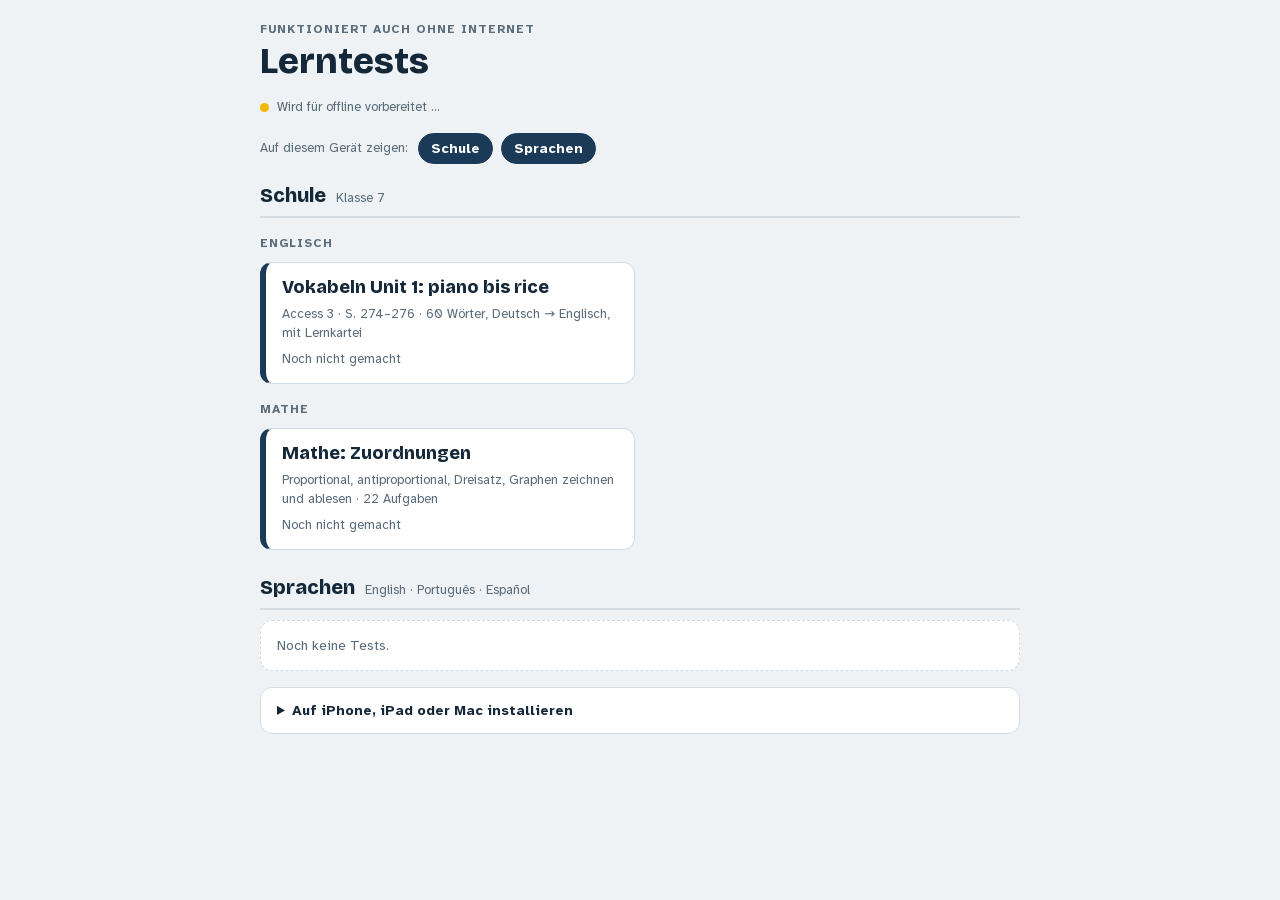
==== index.html @ de9489d8 "Lerntests: first version (overview, offline worker, engine, 2 tests) Co-Authored-By: Claude Opus 5.5" ====
<!doctype html>
<html lang="de" data-hub-home>
<head>
<meta charset="utf-8">
<meta name="robots" content="noindex, nofollow">
<meta name="viewport" content="width=device-width, initial-scale=1, viewport-fit=cover">
<title>Lerntests</title>
<meta name="description" content="Interaktive Lerntests, die ohne Internet funktionieren.">
<link rel="manifest" href="manifest.webmanifest">
<link rel="apple-touch-icon" href="icons/apple-touch-icon.png">
<link rel="icon" href="icons/icon-192.png">
<meta name="apple-mobile-web-app-capable" content="yes">
<meta name="mobile-web-app-capable" content="yes">
<meta name="apple-mobile-web-app-title" content="Lerntests">
<meta name="apple-mobile-web-app-status-bar-style" content="default">
<meta name="theme-color" content="#1b3a57">
<!-- Same fonts as the tests: loading them here once stores them for offline use. -->
<link rel="stylesheet" href="fonts/fonts.css">
<link rel="stylesheet" href="engine/quiz.css">
<style>
.status{display:flex;align-items:center;gap:8px;font-size:13px;color:var(--muted)}
.dot{width:9px;height:9px;border-radius:50%;background:var(--muted);flex:none}
.dot.ok{background:var(--good)} .dot.wait{background:var(--signal)}
.filters{display:flex;flex-wrap:wrap;gap:8px;align-items:center}
.filters .lbl{font-size:13px;color:var(--muted);margin-right:2px}
.pill{appearance:none;font:600 14px var(--f-body);padding:6px 12px;border-radius:99px;border:1.5px solid var(--line);background:var(--surface);color:var(--ink);cursor:pointer}
.pill[aria-pressed="true"]{background:var(--sign);border-color:var(--sign);color:var(--sign-fg)}
section.area{display:flex;flex-direction:column;gap:10px}
.area-head{display:flex;align-items:baseline;gap:10px;flex-wrap:wrap;border-bottom:2px solid var(--line);padding-bottom:6px}
.area-head .small{margin:0}
.subj{font-size:12px;letter-spacing:.08em;text-transform:uppercase;color:var(--muted);font-weight:700;margin-top:6px}
.tests{display:grid;grid-template-columns:repeat(auto-fill,minmax(260px,1fr));gap:10px}
a.test{display:flex;flex-direction:column;gap:6px;text-decoration:none;color:inherit;background:var(--surface);border:1.5px solid var(--line);border-radius:12px;padding:14px 16px;border-left:6px solid var(--sign)}
a.test:hover{border-color:var(--muted);border-left-color:var(--signal)}
a.test b{font-family:var(--f-display);font-size:18px;line-height:1.2}
a.test .last{font-size:13px;font-weight:700;color:var(--good)}
a.test .last.none{color:var(--muted);font-weight:400}
.empty{background:var(--surface);border:1.5px dashed var(--line);border-radius:12px;padding:14px 16px;color:var(--muted);font-size:14px}
details.help{background:var(--surface);border:1.5px solid var(--line);border-radius:12px;padding:12px 16px;font-size:14px}
details.help summary{cursor:pointer;font-weight:700}
details.help ol{margin:8px 0 0;padding-left:20px}
</style>
<script src="hub.js"></script>
</head>
<body>
<div class="wrap">
  <header>
    <span class="eyebrow">Funktioniert auch ohne Internet</span>
    <h1>Lerntests</h1>
  </header>
  <div class="status" id="status"><span class="dot wait" id="dot"></span><span id="statusText">Wird für offline vorbereitet …</span></div>
  <div class="filters" id="filters"><span class="lbl">Auf diesem Gerät zeigen:</span></div>
  <div id="list" style="display:flex;flex-direction:column;gap:22px;width:100%"></div>
  <details class="help">
    <summary>Auf iPhone, iPad oder Mac installieren</summary>
    <ol>
      <li>Diese Seite einmal mit Internet in Safari öffnen.</li>
      <li>iPhone / iPad: Teilen-Knopf → <b>Zum Home-Bildschirm</b>. Mac: Ablage → <b>Zum Dock hinzufügen</b>.</li>
      <li>Ab dann das Symbol „Lerntests“ benutzen. Wenn oben „Offline bereit“ steht, gehen alle Tests ohne Internet.</li>
      <li>Neue Tests kommen automatisch, sobald das Gerät wieder online ist und die App geöffnet wird.</li>
    </ol>
  </details>
</div>
<script>
const AREAS = [
  { id: "schule", name: "Schule", note: "Klasse 7" },
  { id: "sprachen", name: "Sprachen", note: "English · Português · Español" }
];
const $ = s => document.querySelector(s);
const esc = s => String(s).replace(/[&<>"]/g, c => ({ "&": "&amp;", "<": "&lt;", ">": "&gt;", '"': "&quot;" }[c]));
const get = (k, d) => { try { const v = localStorage.getItem(k); return v ? JSON.parse(v) : d; } catch (e) { return d; } };
const set = (k, v) => { try { localStorage.setItem(k, JSON.stringify(v)); } catch (e) {} };
let shown = get("hub:areas", AREAS.map(a => a.id));
let DATA = { tests: [] };

function renderFilters() {
  const f = $("#filters");
  f.querySelectorAll(".pill").forEach(p => p.remove());
  AREAS.forEach(a => {
    const b = document.createElement("button");
    b.className = "pill"; b.textContent = a.name; b.setAttribute("aria-pressed", shown.includes(a.id));
    b.addEventListener("click", () => {
      shown = shown.includes(a.id) ? shown.filter(x => x !== a.id) : shown.concat(a.id);
      if (!shown.length) shown = [a.id];
      set("hub:areas", shown); renderFilters(); renderList();
    });
    f.appendChild(b);
  });
}
function lastText(path) {
  const r = get("hub:last:" + path, null);
  if (!r || !r.m) return '<span class="last none">Noch nicht gemacht</span>';
  const pct = Math.round(100 * r.p / r.m), d = new Date(r.t);
  return '<span class="last">Zuletzt: ' + pct + ' % · ' + d.toLocaleDateString("de-DE", { day: "2-digit", month: "2-digit" }) + "</span>";
}
function renderList() {
  const L = $("#list"); L.innerHTML = "";
  AREAS.filter(a => shown.includes(a.id)).forEach(a => {
    const tests = DATA.tests.filter(t => t.area === a.id);
    let h = '<section class="area"><div class="area-head"><h2>' + esc(a.name) + "</h2>" + (a.note ? '<p class="small">' + esc(a.note) + "</p>" : "") + "</div>";
    if (!tests.length) h += '<div class="empty">' + esc(a.empty || "Noch keine Tests.") + '</div>';
    const subjects = [...new Set(tests.map(t => t.subject))];
    subjects.forEach(s => {
      if (s) h += '<div class="subj">' + esc(s) + "</div>";
      h += '<div class="tests">' + tests.filter(t => t.subject === s).map(t =>
        '<a class="test" href="' + esc(t.path) + '"><b>' + esc(t.title) + "</b>" + (t.desc ? '<span class="small">' + esc(t.desc) + "</span>" : "") + lastText(t.path) + "</a>").join("") + "</div>";
    });
    L.insertAdjacentHTML("beforeend", h + "</section>");
  });
}
function status(ok, text) { $("#dot").className = "dot " + (ok ? "ok" : "wait"); $("#statusText").textContent = text; }

async function checkOffline() {
  if (!("serviceWorker" in navigator) || !window.caches) return status(false, "Dieser Browser kann die Tests nicht offline speichern.");
  try {
    await navigator.serviceWorker.ready;
    const keys = await caches.keys();
    if (DATA.version && keys.includes("lerntests-" + DATA.version)) status(true, "Offline bereit · Stand " + DATA.built + " · " + DATA.tests.length + " Tests");
    else setTimeout(checkOffline, 1500);
  } catch (e) { status(false, "Offline-Speicher nicht verfügbar."); }
}

renderFilters();
fetch("tests.json", { cache: "no-cache" }).then(r => r.json()).catch(() => caches.match("tests.json").then(r => r && r.json()))
  .then(d => { if (d) DATA = d; renderList(); checkOffline(); })
  .catch(() => { renderList(); status(false, "Testliste nicht gefunden."); });
if ("serviceWorker" in navigator) navigator.serviceWorker.addEventListener("controllerchange", () => setTimeout(checkOffline, 300));
window.addEventListener("pageshow", renderList);   // refresh "last score" when coming back from a test
</script>
</body>
</html>
---- fonts/fonts.css ----
/* Self-hosted copies of Google Fonts (OFL), so tests look right offline. Paths are relative to engine/. */
@font-face {
  font-family: 'Atkinson Hyperlegible';
  font-style: normal;
  font-weight: 400;
  font-display: swap;
  src: url(../fonts/AtkinsonHyperlegible-400-latin-ext.woff2) format('woff2');
  unicode-range: U+0100-02BA, U+02BD-02C5, U+02C7-02CC, U+02CE-02D7, U+02DD-02FF, U+0304, U+0308, U+0329, U+1D00-1DBF, U+1E00-1E9F, U+1EF2-1EFF, U+2020, U+20A0-20AB, U+20AD-20C4, U+2113, U+2C60-2C7F, U+A720-A7FF;
}
@font-face {
  font-family: 'Atkinson Hyperlegible';
  font-style: normal;
  font-weight: 400;
  font-display: swap;
  src: url(../fonts/AtkinsonHyperlegible-400-latin.woff2) format('woff2');
  unicode-range: U+0000-00FF, U+0131, U+0152-0153, U+02BB-02BC, U+02C6, U+02DA, U+02DC, U+0304, U+0308, U+0329, U+2000-206F, U+20AC, U+2122, U+2191, U+2193, U+2212, U+2215, U+FEFF, U+FFFD;
}
@font-face {
  font-family: 'Atkinson Hyperlegible';
  font-style: normal;
  font-weight: 700;
  font-display: swap;
  src: url(../fonts/AtkinsonHyperlegible-700-latin-ext.woff2) format('woff2');
  unicode-range: U+0100-02BA, U+02BD-02C5, U+02C7-02CC, U+02CE-02D7, U+02DD-02FF, U+0304, U+0308, U+0329, U+1D00-1DBF, U+1E00-1E9F, U+1EF2-1EFF, U+2020, U+20A0-20AB, U+20AD-20C4, U+2113, U+2C60-2C7F, U+A720-A7FF;
}
@font-face {
  font-family: 'Atkinson Hyperlegible';
  font-style: normal;
  font-weight: 700;
  font-display: swap;
  src: url(../fonts/AtkinsonHyperlegible-700-latin.woff2) format('woff2');
  unicode-range: U+0000-00FF, U+0131, U+0152-0153, U+02BB-02BC, U+02C6, U+02DA, U+02DC, U+0304, U+0308, U+0329, U+2000-206F, U+20AC, U+2122, U+2191, U+2193, U+2212, U+2215, U+FEFF, U+FFFD;
}
@font-face {
  font-family: 'Bricolage Grotesque';
  font-style: normal;
  font-weight: 600;
  font-stretch: 100%;
  font-display: swap;
  src: url(../fonts/BricolageGrotesque-600-latin-ext.woff2) format('woff2');
  unicode-range: U+0100-02BA, U+02BD-02C5, U+02C7-02CC, U+02CE-02D7, U+02DD-02FF, U+0304, U+0308, U+0329, U+1D00-1DBF, U+1E00-1E9F, U+1EF2-1EFF, U+2020, U+20A0-20AB, U+20AD-20C4, U+2113, U+2C60-2C7F, U+A720-A7FF;
}
@font-face {
  font-family: 'Bricolage Grotesque';
  font-style: normal;
  font-weight: 600;
  font-stretch: 100%;
  font-display: swap;
  src: url(../fonts/BricolageGrotesque-600-latin.woff2) format('woff2');
  unicode-range: U+0000-00FF, U+0131, U+0152-0153, U+02BB-02BC, U+02C6, U+02DA, U+02DC, U+0304, U+0308, U+0329, U+2000-206F, U+20AC, U+2122, U+2191, U+2193, U+2212, U+2215, U+FEFF, U+FFFD;
}
@font-face {
  font-family: 'Bricolage Grotesque';
  font-style: normal;
  font-weight: 800;
  font-stretch: 100%;
  font-display: swap;
  src: url(../fonts/BricolageGrotesque-800-latin-ext.woff2) format('woff2');
  unicode-range: U+0100-02BA, U+02BD-02C5, U+02C7-02CC, U+02CE-02D7, U+02DD-02FF, U+0304, U+0308, U+0329, U+1D00-1DBF, U+1E00-1E9F, U+1EF2-1EFF, U+2020, U+20A0-20AB, U+20AD-20C4, U+2113, U+2C60-2C7F, U+A720-A7FF;
}
@font-face {
  font-family: 'Bricolage Grotesque';
  font-style: normal;
  font-weight: 800;
  font-stretch: 100%;
  font-display: swap;
  src: url(../fonts/BricolageGrotesque-800-latin.woff2) format('woff2');
  unicode-range: U+0000-00FF, U+0131, U+0152-0153, U+02BB-02BC, U+02C6, U+02DA, U+02DC, U+0304, U+0308, U+0329, U+2000-206F, U+20AC, U+2122, U+2191, U+2193, U+2212, U+2215, U+FEFF, U+FFFD;
}
@font-face {
  font-family: 'Noto Sans';
  font-style: normal;
  font-weight: 400;
  font-stretch: 100%;
  font-display: swap;
  src: url(../fonts/NotoSans-400-latin-ext.woff2) format('woff2');
  unicode-range: U+0100-02BA, U+02BD-02C5, U+02C7-02CC, U+02CE-02D7, U+02DD-02FF, U+0304, U+0308, U+0329, U+1D00-1DBF, U+1E00-1E9F, U+1EF2-1EFF, U+2020, U+20A0-20AB, U+20AD-20C4, U+2113, U+2C60-2C7F, U+A720-A7FF;
}
@font-face {
  font-family: 'Noto Sans';
  font-style: normal;
  font-weight: 400;
  font-stretch: 100%;
  font-display: swap;
  src: url(../fonts/NotoSans-400-latin.woff2) format('woff2');
  unicode-range: U+0000-00FF, U+0131, U+0152-0153, U+02BB-02BC, U+02C6, U+02DA, U+02DC, U+0304, U+0308, U+0329, U+2000-206F, U+20AC, U+2122, U+2191, U+2193, U+2212, U+2215, U+FEFF, U+FFFD;
}
@font-face {
  font-family: 'Noto Sans';
  font-style: normal;
  font-weight: 500;
  font-stretch: 100%;
  font-display: swap;
  src: url(../fonts/NotoSans-500-latin-ext.woff2) format('woff2');
  unicode-range: U+0100-02BA, U+02BD-02C5, U+02C7-02CC, U+02CE-02D7, U+02DD-02FF, U+0304, U+0308, U+0329, U+1D00-1DBF, U+1E00-1E9F, U+1EF2-1EFF, U+2020, U+20A0-20AB, U+20AD-20C4, U+2113, U+2C60-2C7F, U+A720-A7FF;
}
@font-face {
  font-family: 'Noto Sans';
  font-style: normal;
  font-weight: 500;
  font-stretch: 100%;
  font-display: swap;
  src: url(../fonts/NotoSans-500-latin.woff2) format('woff2');
  unicode-range: U+0000-00FF, U+0131, U+0152-0153, U+02BB-02BC, U+02C6, U+02DA, U+02DC, U+0304, U+0308, U+0329, U+2000-206F, U+20AC, U+2122, U+2191, U+2193, U+2212, U+2215, U+FEFF, U+FFFD;
}
---- engine/quiz.css ----
/* Shared look for all Lerntests pages (same station-sign style as the vocabulary trainer). */
:root{
  --bg:#eef2f4; --surface:#ffffff; --ink:#14283a; --muted:#5a6b7a; --line:#d3dce3; --grid:#c9d4dd;
  --sign:#1b3a57; --sign-fg:#ffffff; --signal:#f2b705; --signal-ink:#3b2c00;
  --good:#1d7f47; --good-bg:#e2f3e9; --bad:#b8322b; --bad-bg:#fbe7e5; --hint-bg:#fff5d1; --near:#9a6a00;
  --curve:#1f6fb8; --curve2:#b8322b; --curve3:#1d7f47;
  --f-display:"Bricolage Grotesque", "Avenir Next", system-ui, sans-serif;
  --f-body:"Atkinson Hyperlegible", "Segoe UI", system-ui, sans-serif;
}
@media (prefers-color-scheme: dark){:root:not([data-theme="light"]){
  --bg:#0e1720; --surface:#16222e; --ink:#e6edf2; --muted:#9aaab8; --line:#2a3a48; --grid:#33475a;
  --sign:#234a70; --sign-fg:#ffffff; --signal:#f5c33b; --signal-ink:#2a1f00;
  --good:#5fd08f; --good-bg:#16301f; --bad:#ff8a7f; --bad-bg:#3a1e1c; --hint-bg:#352c12; --near:#f2c75c;
  --curve:#6db3f2; --curve2:#ff8a7f; --curve3:#5fd08f; color-scheme:dark}}
:root[data-theme="dark"]{
  --bg:#0e1720; --surface:#16222e; --ink:#e6edf2; --muted:#9aaab8; --line:#2a3a48; --grid:#33475a;
  --sign:#234a70; --sign-fg:#ffffff; --signal:#f5c33b; --signal-ink:#2a1f00;
  --good:#5fd08f; --good-bg:#16301f; --bad:#ff8a7f; --bad-bg:#3a1e1c; --hint-bg:#352c12; --near:#f2c75c;
  --curve:#6db3f2; --curve2:#ff8a7f; --curve3:#5fd08f; color-scheme:dark}
*{box-sizing:border-box}
html,body{margin:0}
[hidden]{display:none!important}
body{background:var(--bg);color:var(--ink);font-family:var(--f-body);font-size:16px;line-height:1.5;-webkit-text-size-adjust:100%;
  padding-left:max(16px,env(safe-area-inset-left,0px));padding-right:max(16px,env(safe-area-inset-right,0px));
  padding-top:max(20px,env(safe-area-inset-top,0px));padding-bottom:max(48px,env(safe-area-inset-bottom,0px))}
.wrap{max-width:760px;margin:0 auto;display:flex;flex-direction:column;gap:16px}
header{display:flex;flex-direction:column;gap:4px}
.eyebrow{font-size:12px;letter-spacing:.08em;text-transform:uppercase;color:var(--muted);font-weight:700}
h1{font-family:var(--f-display);font-weight:800;font-size:clamp(26px,6vw,36px);line-height:1.1;margin:0;text-wrap:balance}
h2{font-family:var(--f-display);font-weight:700;font-size:20px;margin:0}
.btn{font:600 15px var(--f-body);color:var(--ink);background:var(--surface);border:1.5px solid var(--line);border-radius:10px;padding:9px 14px;cursor:pointer;-webkit-tap-highlight-color:transparent}
.btn:hover{border-color:var(--muted)}
.btn.primary{background:var(--sign);color:var(--sign-fg);border-color:var(--sign)}
.btn.signal{background:var(--signal);color:var(--signal-ink);border-color:var(--signal)}
.btn.ghost{background:none}
.btn[disabled]{opacity:.45;cursor:default}
:focus-visible{outline:3px solid var(--signal);outline-offset:2px}
.small{font-size:13px;color:var(--muted)}
.progress{display:flex;align-items:center;gap:12px;font-variant-numeric:tabular-nums;font-size:14px;color:var(--muted)}
.bar{flex:1;height:8px;background:var(--line);border-radius:99px;overflow:hidden}
.bar span{display:block;height:100%;background:var(--sign);width:0;transition:width .3s}
.card{background:var(--surface);border:1.5px solid var(--line);border-radius:14px;overflow:hidden}
.sign{background:var(--sign);color:var(--sign-fg);padding:16px 20px 14px;display:flex;flex-direction:column;gap:8px}
.sign .meta{display:flex;gap:8px;flex-wrap:wrap}
.chip{font-size:12px;font-weight:700;letter-spacing:.04em;padding:2px 8px;border-radius:6px;background:rgba(255,255,255,.16)}
.prompt{font-family:var(--f-display);font-weight:700;font-size:clamp(19px,4.6vw,25px);line-height:1.3;text-wrap:pretty}
.prompt small{display:block;font-family:var(--f-body);font-weight:400;font-size:15px;opacity:.85;margin-top:4px}
.edge{height:10px;background:repeating-linear-gradient(90deg,var(--signal) 0 26px,var(--sign) 26px 30px)}
.body{padding:18px 20px 20px;display:flex;flex-direction:column;gap:14px}
.answer-row{display:flex;gap:8px;flex-wrap:wrap;align-items:center}
.answer-row input{flex:1 1 180px;min-width:0;font:400 20px var(--f-body);padding:10px 12px;border:2px solid var(--line);border-radius:10px;background:var(--bg);color:var(--ink)}
.answer-row input:focus,.qtable input:focus{border-color:var(--sign);outline:none}
.unit{font-weight:700;color:var(--muted)}
.mc{display:grid;grid-template-columns:repeat(auto-fit,minmax(200px,1fr));gap:8px}
.mc button{text-align:left;font:600 16px var(--f-body);padding:12px 14px;border-radius:10px;border:2px solid var(--line);background:var(--bg);color:var(--ink);cursor:pointer;display:flex;flex-direction:column;gap:6px;-webkit-tap-highlight-color:transparent}
.mc button.right{border-color:var(--good);background:var(--good-bg)}
.mc button.wrong{border-color:var(--bad);background:var(--bad-bg)}
.mc button[disabled]{cursor:default}
.mc button svg{width:100%;height:auto}
.hintbox{background:var(--hint-bg);border-radius:10px;padding:10px 14px}
.hintbox p{margin:0}
.fb{border-radius:10px;padding:12px 14px;display:flex;flex-direction:column;gap:8px}
.fb.good{background:var(--good-bg)} .fb.bad{background:var(--bad-bg)} .fb.near{background:var(--hint-bg)}
.fb .verdict{font-weight:700}
.fb.good .verdict{color:var(--good)} .fb.bad .verdict{color:var(--bad)} .fb.near .verdict{color:var(--near)}
.fb p{margin:0}
.explain{display:flex;flex-direction:column;gap:6px}
.actions{display:flex;gap:8px;flex-wrap:wrap;justify-content:flex-end}
.figure{display:flex;justify-content:center}
.figure svg{width:100%;max-width:460px;height:auto;touch-action:manipulation}
/* tables */
.tblwrap{overflow-x:auto;-webkit-overflow-scrolling:touch}
.qtable{border-collapse:collapse;font-variant-numeric:tabular-nums;min-width:100%}
.qtable th,.qtable td{border:1.5px solid var(--line);padding:6px 8px;text-align:center;white-space:nowrap}
.qtable th{background:var(--bg);font-size:14px;text-align:left}
.qtable input{width:92px;font:400 17px var(--f-body);padding:6px 6px;border:2px solid var(--line);border-radius:8px;background:var(--bg);color:var(--ink);text-align:center}
.qtable input.word{width:150px;text-align:left}
.qtable input.ok{border-color:var(--good);background:var(--good-bg)}
.qtable input.no{border-color:var(--bad);background:var(--bad-bg)}
.qtable .sol{display:block;font-size:13px;color:var(--good);font-weight:700}
/* graphs */
.g-grid{stroke:var(--grid);stroke-width:1}
.g-axis{stroke:var(--muted);stroke-width:1.6}
.g-txt{fill:var(--muted);font:12px var(--f-body)}
.g-lab{fill:var(--ink);font:700 12px var(--f-body)}
.g-fn{fill:none;stroke:var(--curve);stroke-width:2.6;stroke-linecap:round}
.g-fn.c2{stroke:var(--curve2)} .g-fn.c3{stroke:var(--curve3)}
.g-fn.dash{stroke-dasharray:6 5}
.g-pt{fill:var(--curve)}
.g-help{stroke:var(--signal);stroke-width:2;stroke-dasharray:4 4}
.g-user{fill:var(--sign);stroke:var(--surface);stroke-width:2}
.g-user.ok{fill:var(--good)} .g-user.no{fill:var(--bad)}
.g-miss{fill:none;stroke:var(--good);stroke-width:2.5}
.g-tap{fill:transparent;cursor:crosshair}
/* scratch pad */
.pad{border:1.5px dashed var(--line);border-radius:10px;background:var(--bg);position:relative}
.pad canvas{display:block;width:100%;height:220px;touch-action:none;border-radius:10px}
.pad .btn{position:absolute;top:6px;right:6px;font-size:13px;padding:4px 10px}
.end{display:flex;flex-direction:column;gap:12px}
.big{font-family:var(--f-display);font-weight:800;font-size:44px;line-height:1}
ul.miss{margin:0;padding-left:18px}
@media (prefers-reduced-motion: reduce){*{transition:none!important;animation:none!important}}
@keyframes shake{0%,100%{transform:none}25%{transform:translateX(-5px)}75%{transform:translateX(5px)}}
.shake{animation:shake .25s}
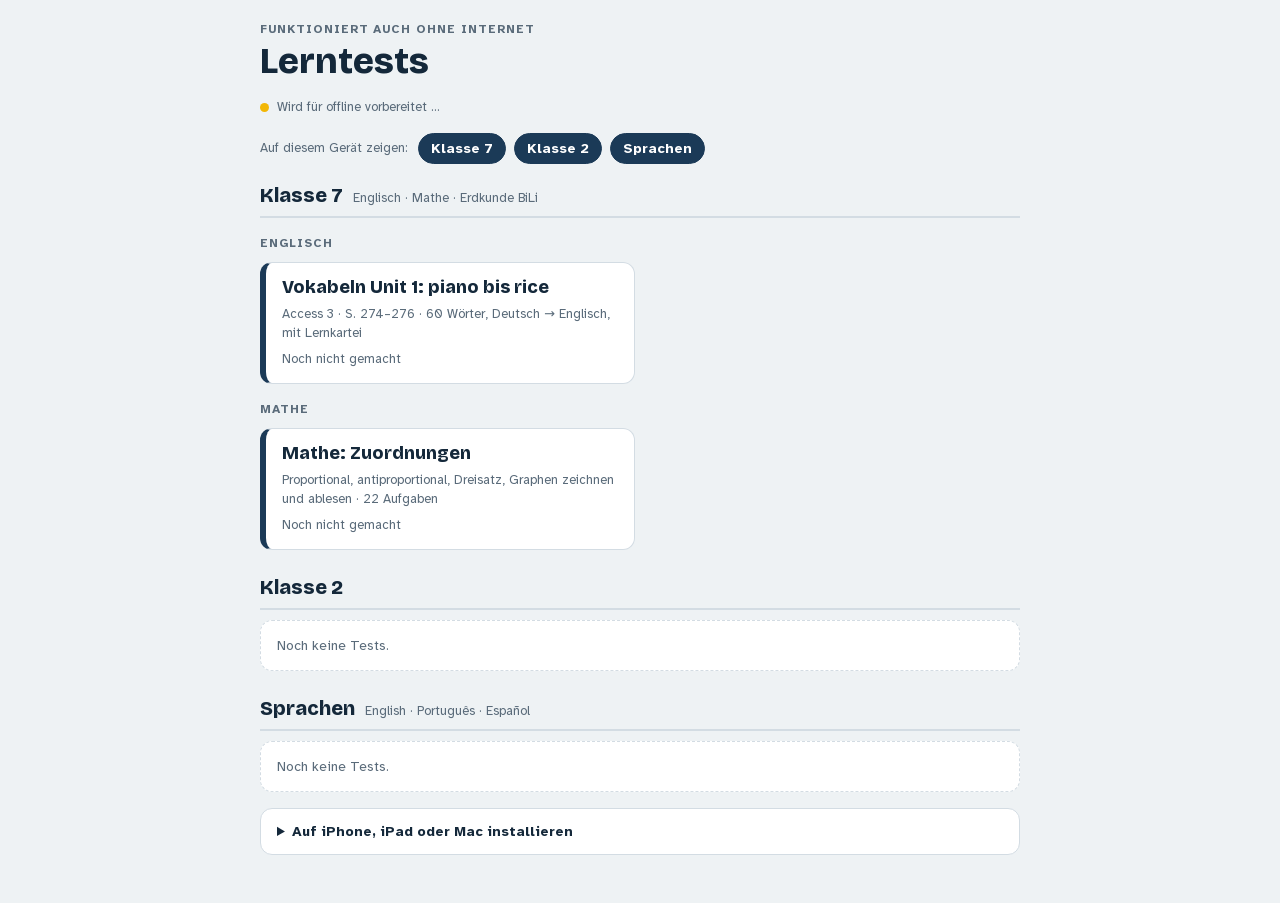
==== commit c982341b: "Update Lerntests (cf3f65090e)" ====
--- a/index.html
+++ b/index.html
@@ -63,7 +63,8 @@
 </div>
 <script>
 const AREAS = [
-  { id: "schule", name: "Schule", note: "Klasse 7" },
+  { id: "kl7", name: "Klasse 7", note: "Englisch · Mathe · Erdkunde BiLi" },
+  { id: "kl2", name: "Klasse 2", note: "" },
   { id: "sprachen", name: "Sprachen", note: "English · Português · Español" }
 ];
 const $ = s => document.querySelector(s);
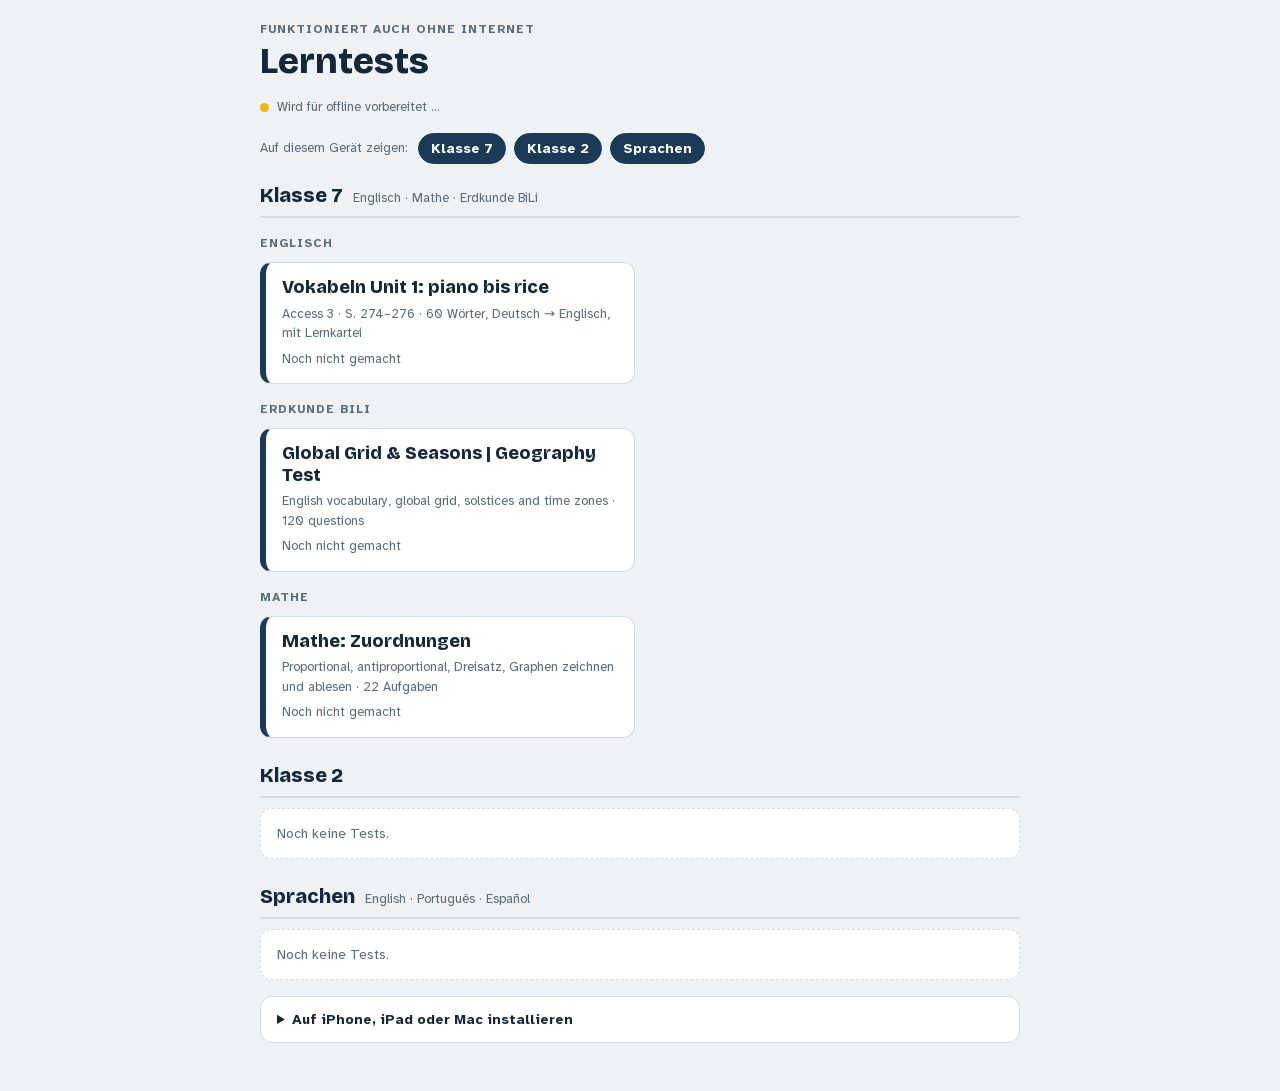
==== commit a5a905eb: "Update Lerntests (f9a7c2c5b5)" ====
--- a/index.html
+++ b/index.html
@@ -125,7 +125,14 @@
 fetch("tests.json", { cache: "no-cache" }).then(r => r.json()).catch(() => caches.match("tests.json").then(r => r && r.json()))
   .then(d => { if (d) DATA = d; renderList(); checkOffline(); })
   .catch(() => { renderList(); status(false, "Testliste nicht gefunden."); });
-if ("serviceWorker" in navigator) navigator.serviceWorker.addEventListener("controllerchange", () => setTimeout(checkOffline, 300));
+// A new version was just stored: reload the overview once so new and changed tests show right away.
+if ("serviceWorker" in navigator) {
+  const hadVersion = !!navigator.serviceWorker.controller;
+  navigator.serviceWorker.addEventListener("controllerchange", () => {
+    let done = false; try { done = sessionStorage.getItem("hub:reloaded") === "1"; sessionStorage.setItem("hub:reloaded", "1"); } catch (e) {}
+    if (hadVersion && !done) location.reload(); else setTimeout(checkOffline, 300);
+  });
+}
 window.addEventListener("pageshow", renderList);   // refresh "last score" when coming back from a test
 </script>
 </body>
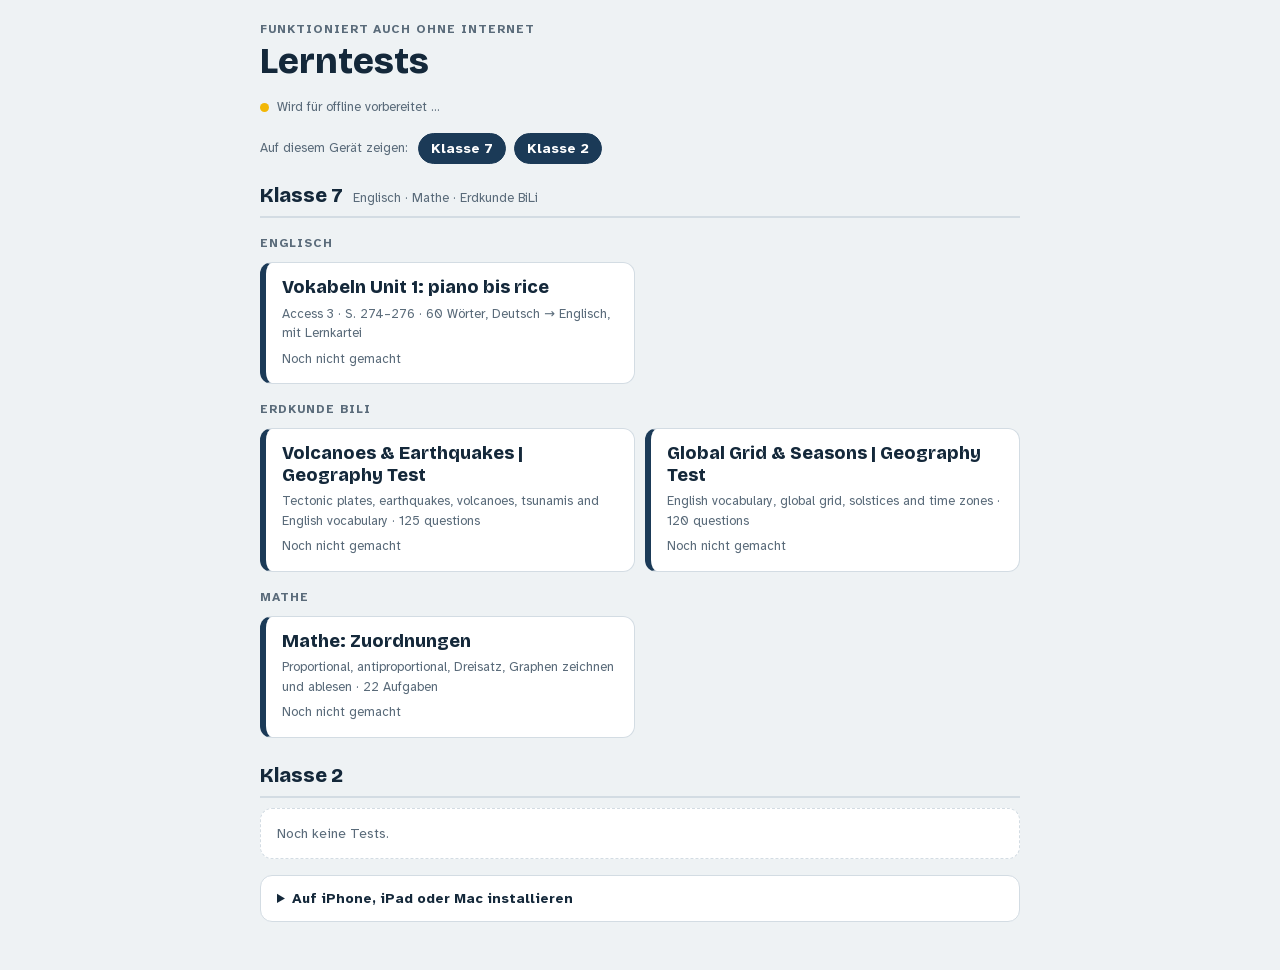
==== commit 5977e34f: "Update Lerntests (2a9dcbfebe)" ====
--- a/index.html
+++ b/index.html
@@ -55,8 +55,10 @@
     <summary>Auf iPhone, iPad oder Mac installieren</summary>
     <ol>
       <li>Diese Seite einmal mit Internet in Safari öffnen.</li>
-      <li>iPhone / iPad: Teilen-Knopf → <b>Zum Home-Bildschirm</b>. Mac: Ablage → <b>Zum Dock hinzufügen</b>.</li>
-      <li>Ab dann das Symbol „Lerntests“ benutzen. Wenn oben „Offline bereit“ steht, gehen alle Tests ohne Internet.</li>
+      <li>iPhone: Knopf mit drei Strichen links neben der Adresse → <b>Teilen</b>. (Ist unten in der Mitte ein Teilen-Zeichen, gleich das antippen.)<br>iPad: Teilen-Zeichen oben rechts.</li>
+      <li>Im Teilen-Fenster den runden Knopf mit Pfeil nach unten, <b>Mehr anzeigen</b>, antippen, dann <b>Zum Home-Bildschirm</b> → <b>Hinzufügen</b>. Nicht „Optionen“ antippen.</li>
+      <li>Mac: Safari-Menü <b>File → Add to Dock…</b> → <b>Add</b>.</li>
+      <li>Ab dann das Symbol „Lerntests“ benutzen. Wenn oben „Offline bereit“ mit grünem Punkt steht, gehen alle Tests ohne Internet.</li>
       <li>Neue Tests kommen automatisch, sobald das Gerät wieder online ist und die App geöffnet wird.</li>
     </ol>
   </details>
@@ -64,8 +66,7 @@
 <script>
 const AREAS = [
   { id: "kl7", name: "Klasse 7", note: "Englisch · Mathe · Erdkunde BiLi" },
-  { id: "kl2", name: "Klasse 2", note: "" },
-  { id: "sprachen", name: "Sprachen", note: "English · Português · Español" }
+  { id: "kl2", name: "Klasse 2", note: "" }
 ];
 const $ = s => document.querySelector(s);
 const esc = s => String(s).replace(/[&<>"]/g, c => ({ "&": "&amp;", "<": "&lt;", ">": "&gt;", '"': "&quot;" }[c]));
--- a/engine/quiz.css
+++ b/engine/quiz.css
@@ -102,3 +102,24 @@
 @media (prefers-reduced-motion: reduce){*{transition:none!important;animation:none!important}}
 @keyframes shake{0%,100%{transform:none}25%{transform:translateX(-5px)}75%{transform:translateX(5px)}}
 .shake{animation:shake .25s}
+/* Animated scenes and pictures (scenes.js) */
+.scene-box{margin:0;width:100%;max-width:520px;display:flex;flex-direction:column;gap:6px}
+.scene{position:relative;border-radius:12px;overflow:hidden;cursor:pointer;-webkit-tap-highlight-color:transparent;line-height:0}
+.scene svg{width:100%;height:auto;display:block;max-width:none}
+.scene.paused::after{content:"▶";position:absolute;right:8px;bottom:8px;width:30px;height:30px;border-radius:50%;background:rgba(0,0,0,.55);color:#fff;font:14px/30px system-ui;text-align:center}
+.scene-box figcaption{font-size:13px;color:var(--muted);text-align:center}
+.sc-lab{font:700 12px var(--f-body);fill:#fff;paint-order:stroke;stroke:rgba(0,0,0,.35);stroke-width:2.5px}
+.sc-lab.sm{font-size:10.5px}
+.sc-lab.dark{fill:#14283a;stroke:rgba(255,255,255,.7)}
+.sc-lab.light{fill:#fff;stroke:rgba(0,0,0,.45)}
+.sc-lab.ink{fill:var(--ink);stroke:var(--surface)}
+.sc-lab.hl{font-size:14px;fill:var(--signal)}
+.sc-glow{filter:drop-shadow(0 0 4px #ffd23f)}
+.sc-pulse{animation:scp 1.4s ease-in-out infinite}
+@keyframes scp{50%{opacity:.35}}
+.sc-pic{position:relative;line-height:0}
+.sc-pic img,.fig-img{width:100%;height:auto;border-radius:12px;display:block}
+.sc-pin{position:absolute;transform:translate(-50%,-50%);min-width:26px;height:26px;padding:0 6px;border-radius:13px;background:var(--sign);color:var(--sign-fg);font:700 13px/26px var(--f-body);text-align:center;box-shadow:0 0 0 2px #fff}
+.sc-pin.hl{background:var(--signal);color:var(--signal-ink);animation:scp 1.2s ease-in-out infinite}
+.g-land{fill:#9cc79a;stroke:#5c8f5a;stroke-width:.5;opacity:.8}
+@media (prefers-reduced-motion: reduce){.sc-pulse,.sc-pin.hl{animation:none}}
